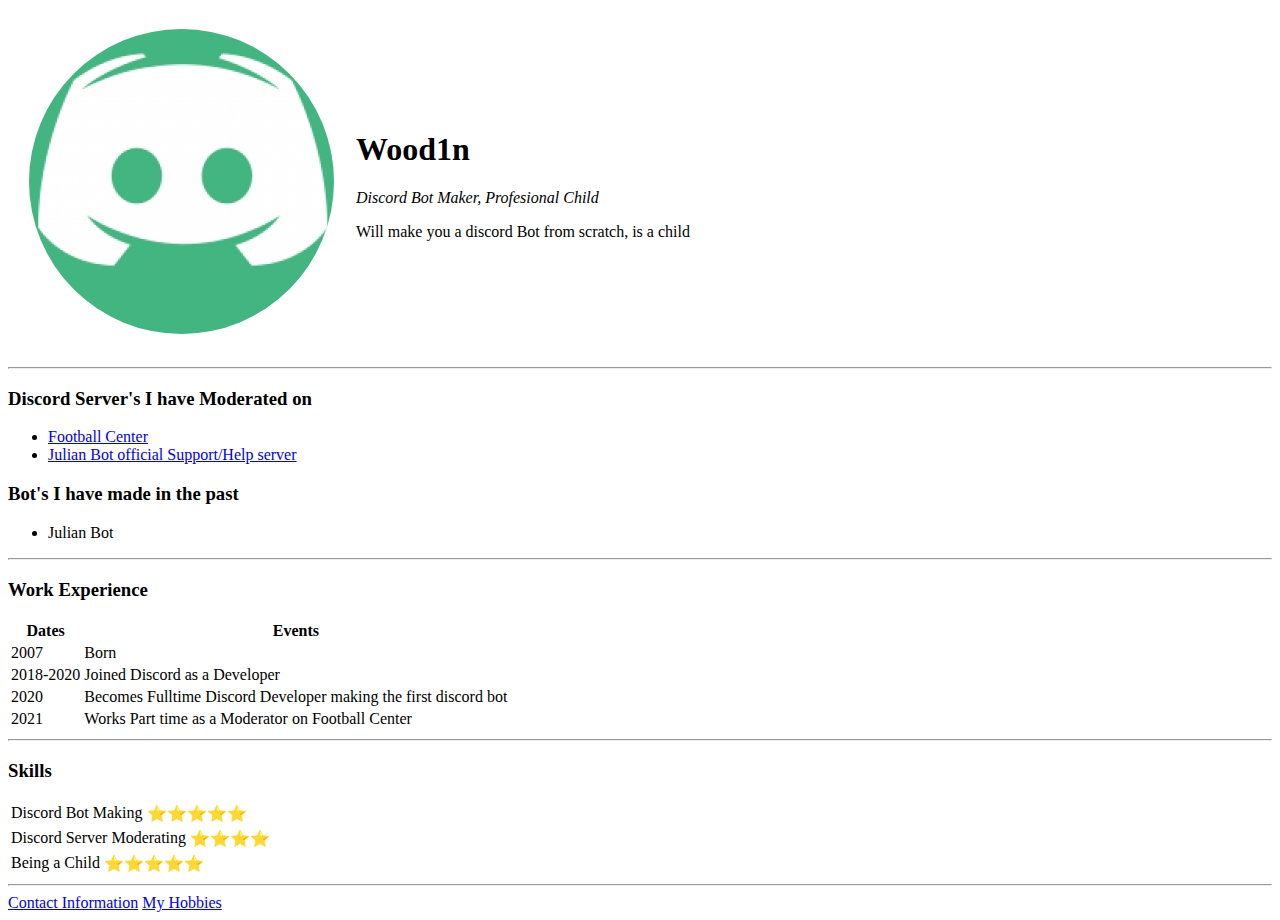
==== index.html @ 3a6193b4 "Add files via upload" ====
<!DOCTYPE html>
<html lang="en" dir="ltr">

<head>
  <meta charset="utf-8">
  <title>Wood1n's Personal Site</title>
</head>

<body>
  <table cellspacing="20">
    <td><img src="images/circle-cropped.png" alt=<"Wood1n Discord pfp"></td>
    <td><h1>Wood1n</h1>
    <em><p>Discord Bot Maker, Profesional Child</p></em>
    <p>Will make you a discord Bot from scratch, is a child</p></td>
  </table>
    <hr>
    <h3>Discord Server's I have Moderated on</h3>
    <ul>
      <li><a href="https://discord.gg/U7p2CmbDgH">Football Center</a></li>
      <li><a href="https://discord.gg/cCDbUgsY9r">Julian Bot official Support/Help server</a></li>
      </ul>
      <h3>Bot's I have made in the past</h3>
      <ul>
        <li>Julian Bot</li>
      </ul>
      <hr>
      <h3>Work Experience</h3>
      <table>
        <thead>
          <tr>
            <th>Dates</th>
            <th>Events</th>
          </tr>
        </thead>
        <tbody>
          <tr>
            <td>2007</td>
            <td>Born</td>
          </tr>
          <tr>
            <td>2018-2020</td>
            <td>Joined Discord as a Developer</td>
          </tr>
          <tr>
            <td>2020</td>
            <td>Becomes Fulltime Discord Developer making the first discord bot</td>
          </tr>
          <tr>
            <td>2021</td>
            <td>Works Part time as a Moderator on Football Center</td>
          </tr>
        </tbody>
        <tfoot>

        </tfoot>

      </table>

      </table>

      <hr>
      <h3>Skills</h3>
      <table>
        <tr>
          <td>Discord Bot Making</td>
          <td>⭐⭐⭐⭐⭐ </td>
        </tr>
      </table>
      <table>
        <tr>
          <td>Discord Server Moderating</td>
          <td>⭐⭐⭐⭐</td>
        </tr>
      </table>
      <table>
        <tr>
          <td>Being a Child</td>
          <td>⭐⭐⭐⭐⭐ </td>
        </tr>
      </table>
      <hr>
      <a href="contact-information.html">Contact Information</a>
      <a href="hobbies.html">My Hobbies</a>
</body>

</html>
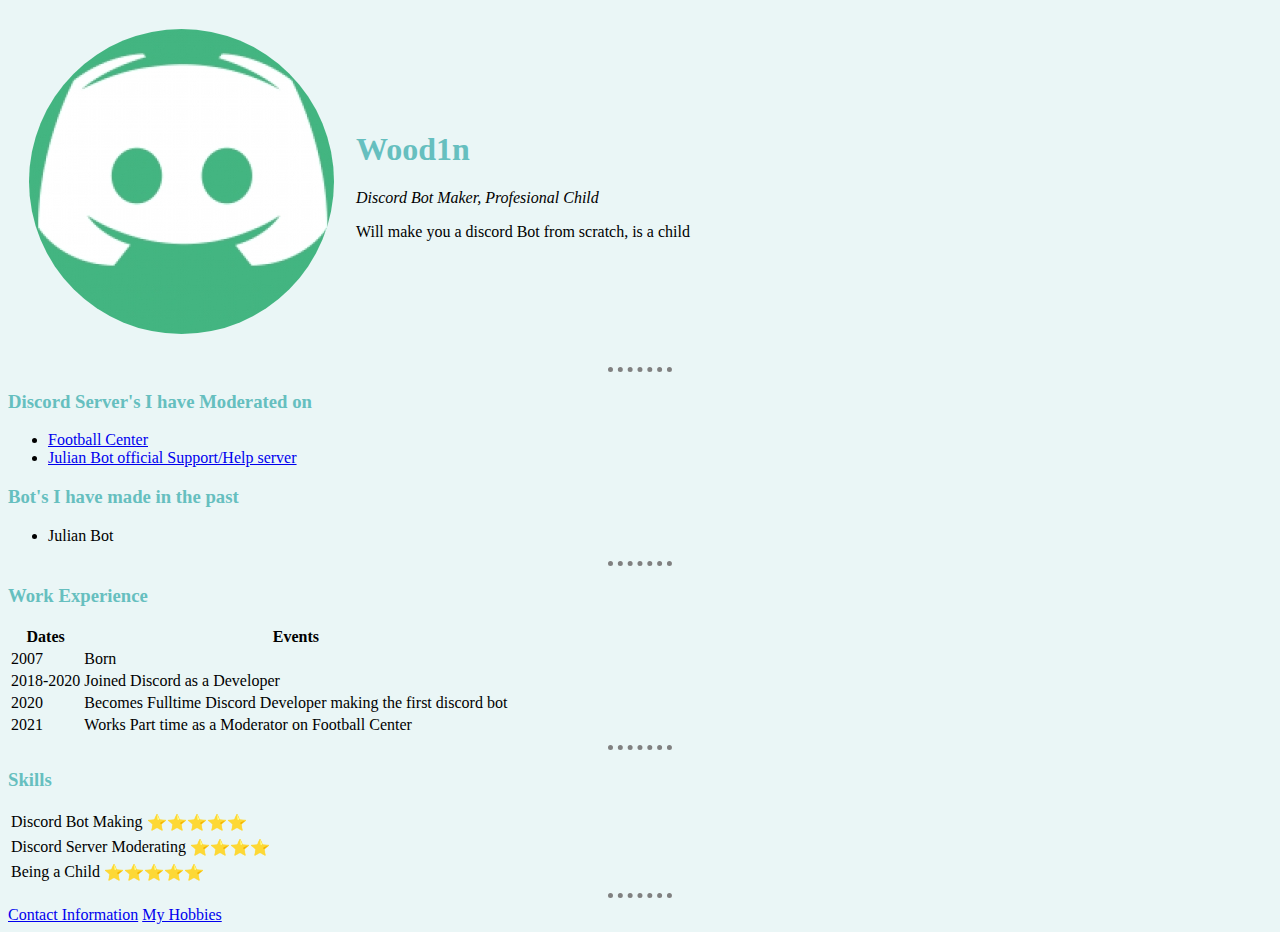
==== commit c4749570: "Add files via upload" ====
--- a/index.html
+++ b/index.html
@@ -4,6 +4,11 @@
 <head>
   <meta charset="utf-8">
   <title>Wood1n's Personal Site</title>
+
+<link rel="stylesheet" href="css/styles.css">
+
+
+
 </head>
 
 <body>
--- a/css/styles.css
+++ b/css/styles.css
@@ -0,0 +1,20 @@
+body {
+  background-color: #EAF6F6;
+}
+
+
+hr {
+  border-style: none;
+  border-top-style: dotted;
+  width: 5%;
+  border-color: grey;
+  border-width: 5px;
+}
+
+h3 {
+  color: #66BFBF;
+}
+
+h1 {
+  color: #66BFBF;
+}
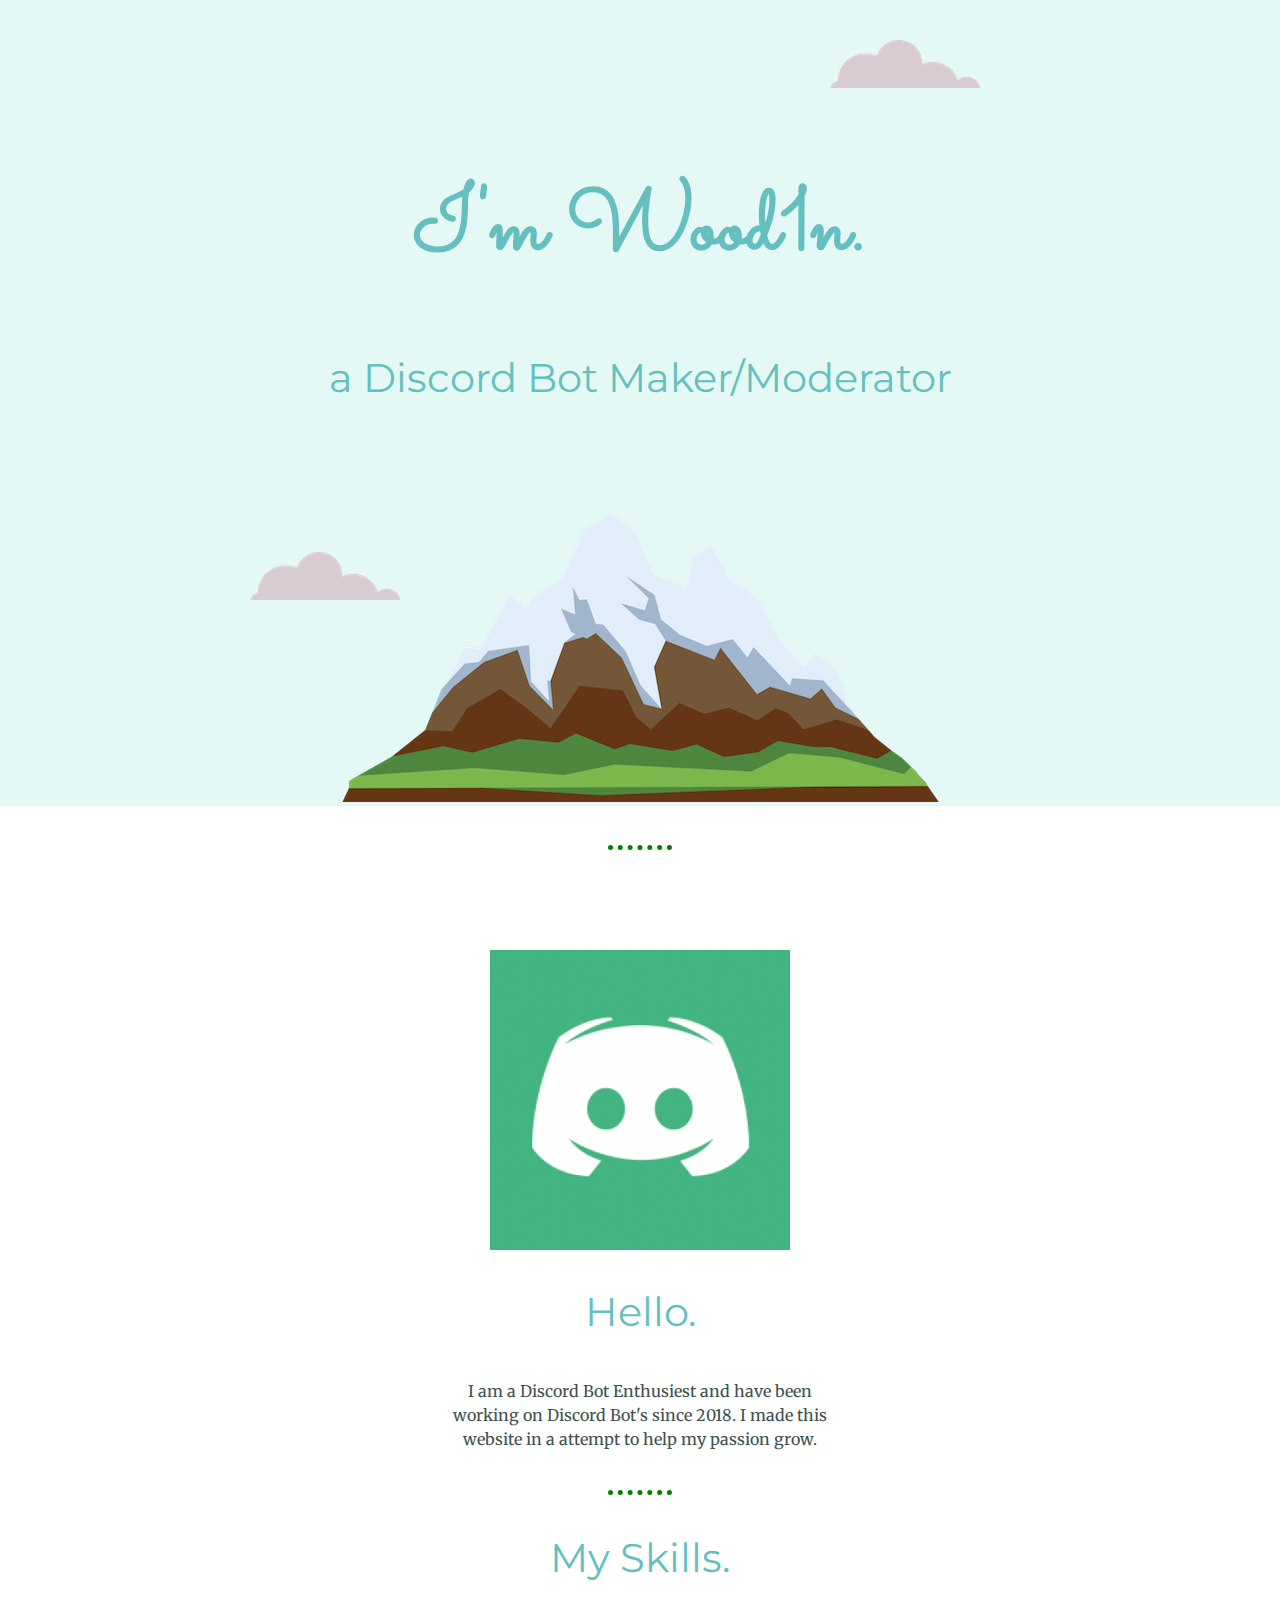
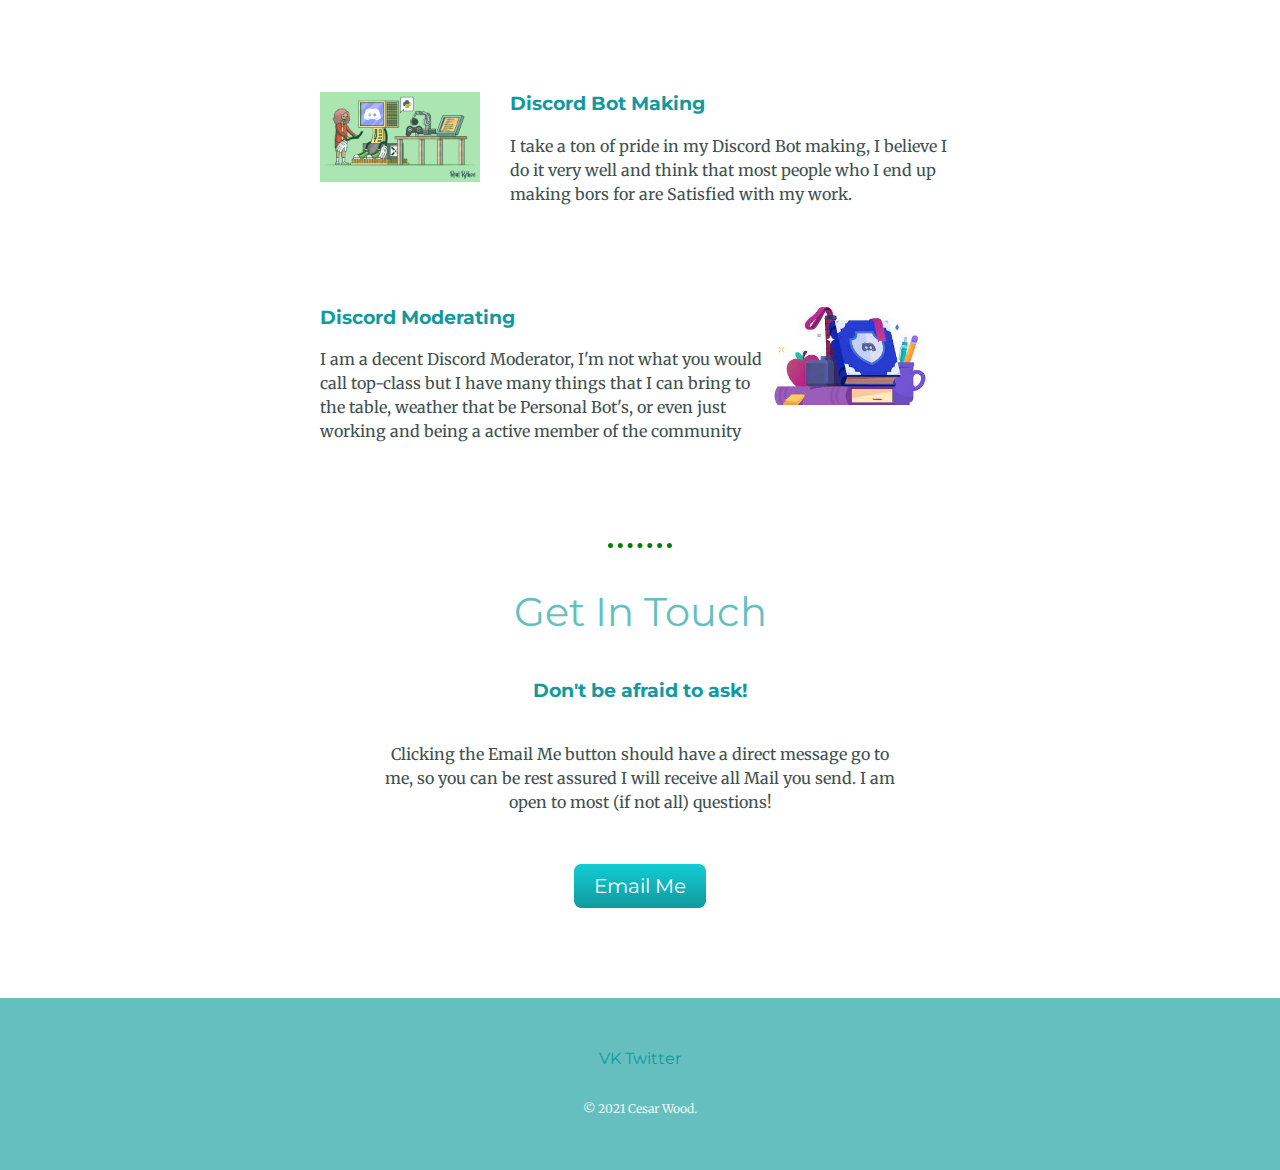
==== commit 5ade7701: "Add files via upload" ====
--- a/index.html
+++ b/index.html
@@ -3,89 +3,57 @@
 
 <head>
   <meta charset="utf-8">
-  <title>Wood1n's Personal Site</title>
-
-<link rel="stylesheet" href="css/styles.css">
-
-
-
+  <title>Wood1n</title>
+  <link rel="stylesheet" href="css/styles.css">
+  <link rel="icon" href="400.jpg">
+  <link href="https://fonts.googleapis.com/css2?family=Merriweather:wght@300&family=Montserrat:wght@100&family=Sacramento&display=swap" rel="stylesheet">
 </head>
 
 <body>
-  <table cellspacing="20">
-    <td><img src="images/circle-cropped.png" alt=<"Wood1n Discord pfp"></td>
-    <td><h1>Wood1n</h1>
-    <em><p>Discord Bot Maker, Profesional Child</p></em>
-    <p>Will make you a discord Bot from scratch, is a child</p></td>
-  </table>
+  <div class="top-container">
+    <img class="top-cloud" src="images/cloud.png" alt="cloud-img">
+    <h1>I'm Wood1n.</h1>
+    <h2>a Discord Bot Maker/Moderator</h2>
+    <img class="bottom-cloud" src="images/cloud.png" alt="cloud-img">
+    <img src="images/mountain.png" alt="mountain-img">
+  </div>
     <hr>
-    <h3>Discord Server's I have Moderated on</h3>
-    <ul>
-      <li><a href="https://discord.gg/U7p2CmbDgH">Football Center</a></li>
-      <li><a href="https://discord.gg/cCDbUgsY9r">Julian Bot official Support/Help server</a></li>
-      </ul>
-      <h3>Bot's I have made in the past</h3>
-      <ul>
-        <li>Julian Bot</li>
-      </ul>
-      <hr>
-      <h3>Work Experience</h3>
-      <table>
-        <thead>
-          <tr>
-            <th>Dates</th>
-            <th>Events</th>
-          </tr>
-        </thead>
-        <tbody>
-          <tr>
-            <td>2007</td>
-            <td>Born</td>
-          </tr>
-          <tr>
-            <td>2018-2020</td>
-            <td>Joined Discord as a Developer</td>
-          </tr>
-          <tr>
-            <td>2020</td>
-            <td>Becomes Fulltime Discord Developer making the first discord bot</td>
-          </tr>
-          <tr>
-            <td>2021</td>
-            <td>Works Part time as a Moderator on Football Center</td>
-          </tr>
-        </tbody>
-        <tfoot>
+  <div class="middle-container">
+    <div class="profile">
+      <img class="wood1n" src="400.jpg" alt="wood1n-profile-picture">
+      <h2>Hello.</h2>
+      <p class="intro">I am a Discord Bot Enthusiest and have been working on Discord Bot's since 2018. I made this website in a attempt to help my passion grow.</p>
+    </div>
+    <hr>
+    <div class="skills">
+      <h2>My Skills.</h2>
+      <div class="skill-row">
+        <img class="skill" src="images/skills.23887eee3226.jpg" alt="skills-image">
+        <h3>Discord Bot Making</h3>
+        <p>I take a ton of pride in my Discord Bot making, I believe I do it very well and think that most people who I end up making bors for are Satisfied with my work.</p>
+      </div>
+      <div class="skill-row">
+        <img class="moderator" src="images/download.jpg" alt="moderator-image">
+        <h3>Discord Moderating</h3>
+        <p>I am a decent Discord Moderator, I'm not what you would call top-class but I have many things that I can bring to the table, weather that be Personal Bot's, or even just working and being a active member of the community</p>
+      </div>
+    </div>
+    <hr>
+    <div class="contact-me">
+      <h2>Get In Touch</h2>
+      <h3>Don't be afraid to ask!</h3>
+      <p class="contact-message">Clicking the Email Me button should have a direct message go to me, so you can be rest assured I will receive all Mail you send. I am open to most (if not all) questions!</p>
+      <a class="btn" href="mailto:cesarjmwood@gmail.com">Email Me</a>
+    </div>
+  </div>
 
-        </tfoot>
 
-      </table>
+  <div class="bottom-container">
+    <a class="footer-link" href="https://m.vk.com/wood1n">VK</a>
+    <a class="footer-link" href="https://twitter.com/CesarWood7">Twitter</a>
+    <p class="copyright">© 2021 Cesar Wood.</p>
+  </div>
 
-      </table>
-
-      <hr>
-      <h3>Skills</h3>
-      <table>
-        <tr>
-          <td>Discord Bot Making</td>
-          <td>⭐⭐⭐⭐⭐ </td>
-        </tr>
-      </table>
-      <table>
-        <tr>
-          <td>Discord Server Moderating</td>
-          <td>⭐⭐⭐⭐</td>
-        </tr>
-      </table>
-      <table>
-        <tr>
-          <td>Being a Child</td>
-          <td>⭐⭐⭐⭐⭐ </td>
-        </tr>
-      </table>
-      <hr>
-      <a href="contact-information.html">Contact Information</a>
-      <a href="hobbies.html">My Hobbies</a>
 </body>
 
 </html>
--- a/css/styles.css
+++ b/css/styles.css
@@ -1,5 +1,91 @@
 body {
-  background-color: #EAF6F6;
+  margin: 0;
+  text-align: center;
+  font-family: 'Merriweather', serif;
+  color: #40514E;
+}
+
+h1 {
+  margin: 3.125% auto 0 auto;
+  font-family: 'Sacramento', cursive;
+  font-size: 562.5%;
+  color: #66BFBF;
+  line-height: 2;
+}
+
+h2 {
+  font-family: 'Montserrat', sans-serif;
+  font-size: 250%;
+  color: #66BFBF;
+  font-weight: normal;
+  padding-bottom: 10px
+}
+
+h3 {
+  font-family: 'Montserrat', sans-serif;
+  color: #11999E;
+}
+
+.top-container {
+  background-color: #E4F9F5;
+  padding-top: 100px;
+}
+
+
+.middle-container {
+  margin: 100px 0;
+}
+
+
+.bottom-container {
+  background-color: #66BFBF;
+  padding: 50px 0 20px
+}
+
+.top-cloud {
+  position: absolute;
+  right: 300px;
+  top: 40px;
+}
+
+.bottom-cloud {
+  position: absolute;
+  left: 250px;
+  bottom: 300px
+}
+
+.skill {
+  width: 25%;
+  float: left;
+  margin-right: 30px;
+}
+
+.wood1n {
+  width: 300px;
+  height: 300px;
+}
+
+.skill-row {
+  width: 50%;
+  margin: 100px auto 100px auto;
+  text-align: left;
+}
+
+.moderator {
+  width: 25%;
+  float: right;
+  margin-right: 30px;
+}
+
+
+.intro {
+  width: 30%;
+  margin: auto;
+}
+
+
+p {
+  line-height: 1.5;
 }
 
 
@@ -7,14 +93,60 @@
   border-style: none;
   border-top-style: dotted;
   width: 5%;
-  border-color: grey;
+  border-color: green;
   border-width: 5px;
+  margin: 3% auto 3% auto;
 }
 
-h3 {
-  color: #66BFBF;
+
+.contact-message {
+  width: 40%;
+  margin: 40px auto 60px auto;
 }
 
-h1 {
-  color: #66BFBF;
+
+.btn {
+  background: #11cdd4;
+  background-image: -webkit-linear-gradient(top, #11cdd4, #11999e);
+  background-image: -moz-linear-gradient(top, #11cdd4, #11999e);
+  background-image: -ms-linear-gradient(top, #11cdd4, #11999e);
+  background-image: -o-linear-gradient(top, #11cdd4, #11999e);
+  background-image: linear-gradient(to bottom, #11cdd4, #11999e);
+  -webkit-border-radius: 8;
+  -moz-border-radius: 8;
+  border-radius: 8px;
+  font-family: 'Montserrat', sans-serif;
+  color: #ffffff;
+  font-size: 20px;
+  padding: 10px 20px 10px 20px;
+  text-decoration: none;
 }
+
+.btn:hover {
+  background: #30e3cb;
+  background-image: -webkit-linear-gradient(top, #30e3cb, #2bc4ad);
+  background-image: -moz-linear-gradient(top, #30e3cb, #2bc4ad);
+  background-image: -ms-linear-gradient(top, #30e3cb, #2bc4ad);
+  background-image: -o-linear-gradient(top, #30e3cb, #2bc4ad);
+  background-image: linear-gradient(to bottom, #30e3cb, #2bc4ad);
+  text-decoration: none;
+}
+
+
+a {
+  color: #11999E;
+  font-family: 'Montserrat', sans-serif;
+  text-decoration: none;
+}
+
+
+a:hover {
+  color: #EAF6F6;
+}
+
+
+.copyright {
+  color: #EAF6F6;
+  font-size: 0.75rem;
+  padding: 20px 0;
+}
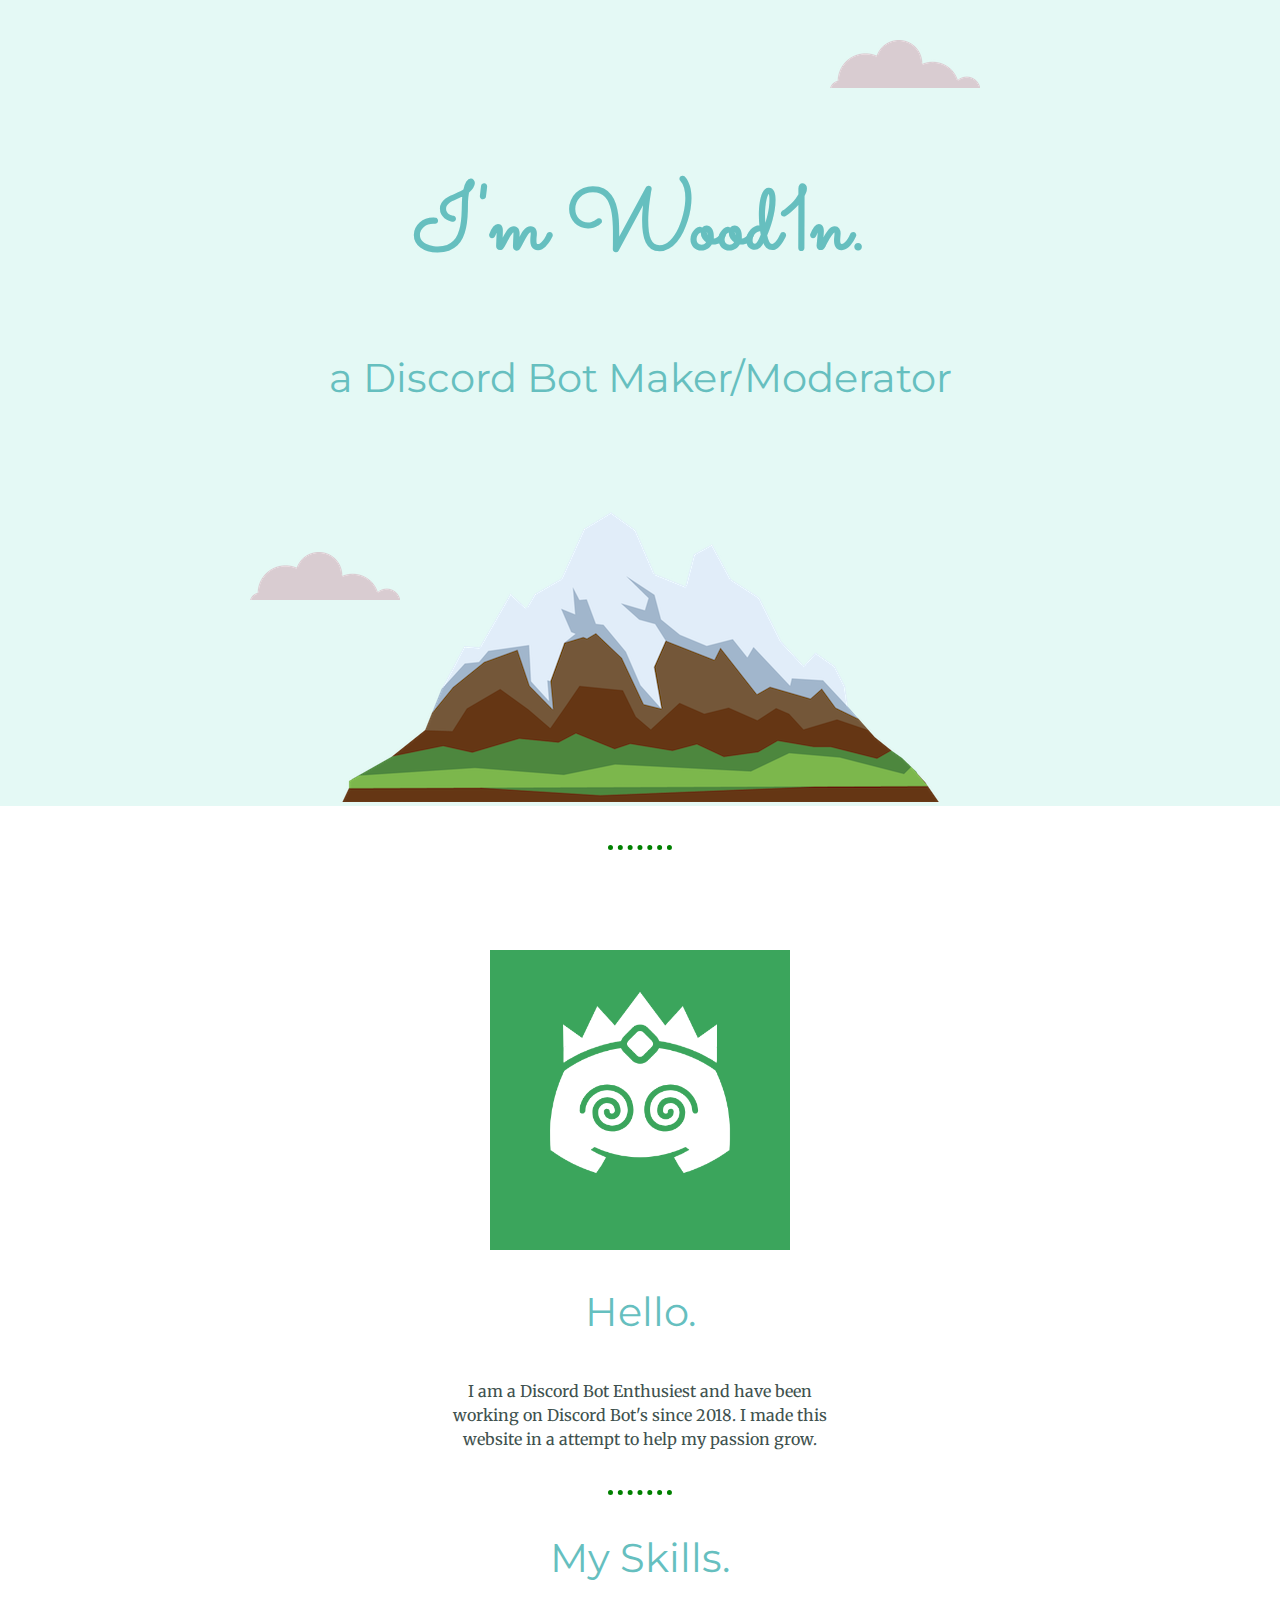
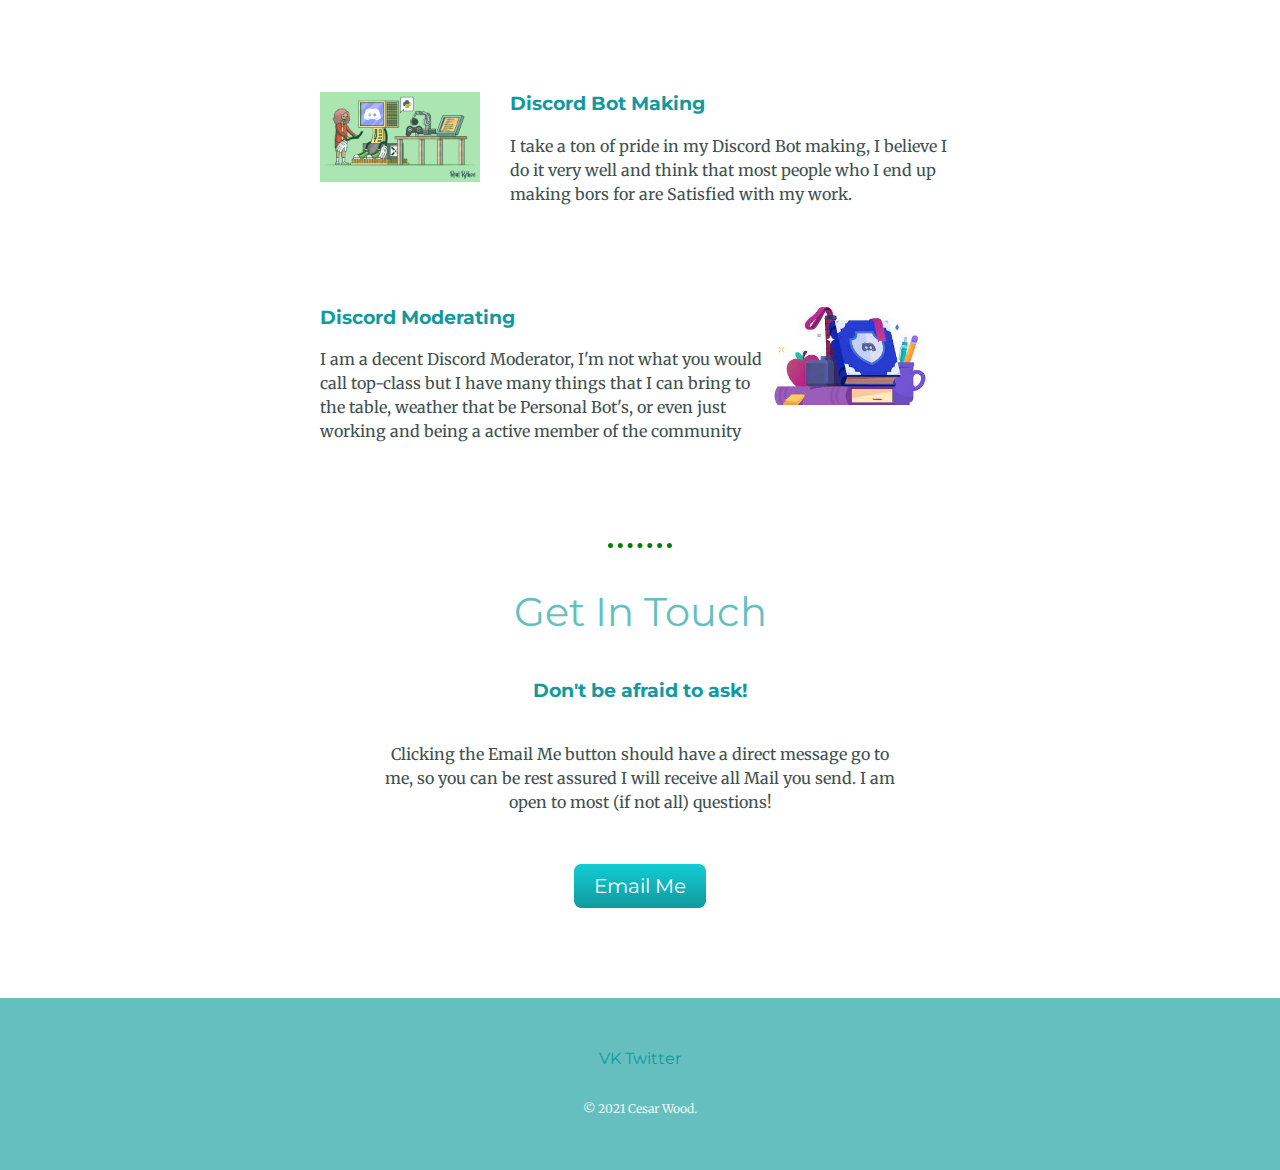
==== commit c6839413: "Add files via upload" ====
--- a/index.html
+++ b/index.html
@@ -5,7 +5,7 @@
   <meta charset="utf-8">
   <title>Wood1n</title>
   <link rel="stylesheet" href="css/styles.css">
-  <link rel="icon" href="400.jpg">
+  <link rel="icon" href="400.png">
   <link href="https://fonts.googleapis.com/css2?family=Merriweather:wght@300&family=Montserrat:wght@100&family=Sacramento&display=swap" rel="stylesheet">
 </head>
 
@@ -20,7 +20,7 @@
     <hr>
   <div class="middle-container">
     <div class="profile">
-      <img class="wood1n" src="400.jpg" alt="wood1n-profile-picture">
+      <img class="wood1n" src="400.png" alt="wood1n-profile-picture">
       <h2>Hello.</h2>
       <p class="intro">I am a Discord Bot Enthusiest and have been working on Discord Bot's since 2018. I made this website in a attempt to help my passion grow.</p>
     </div>
